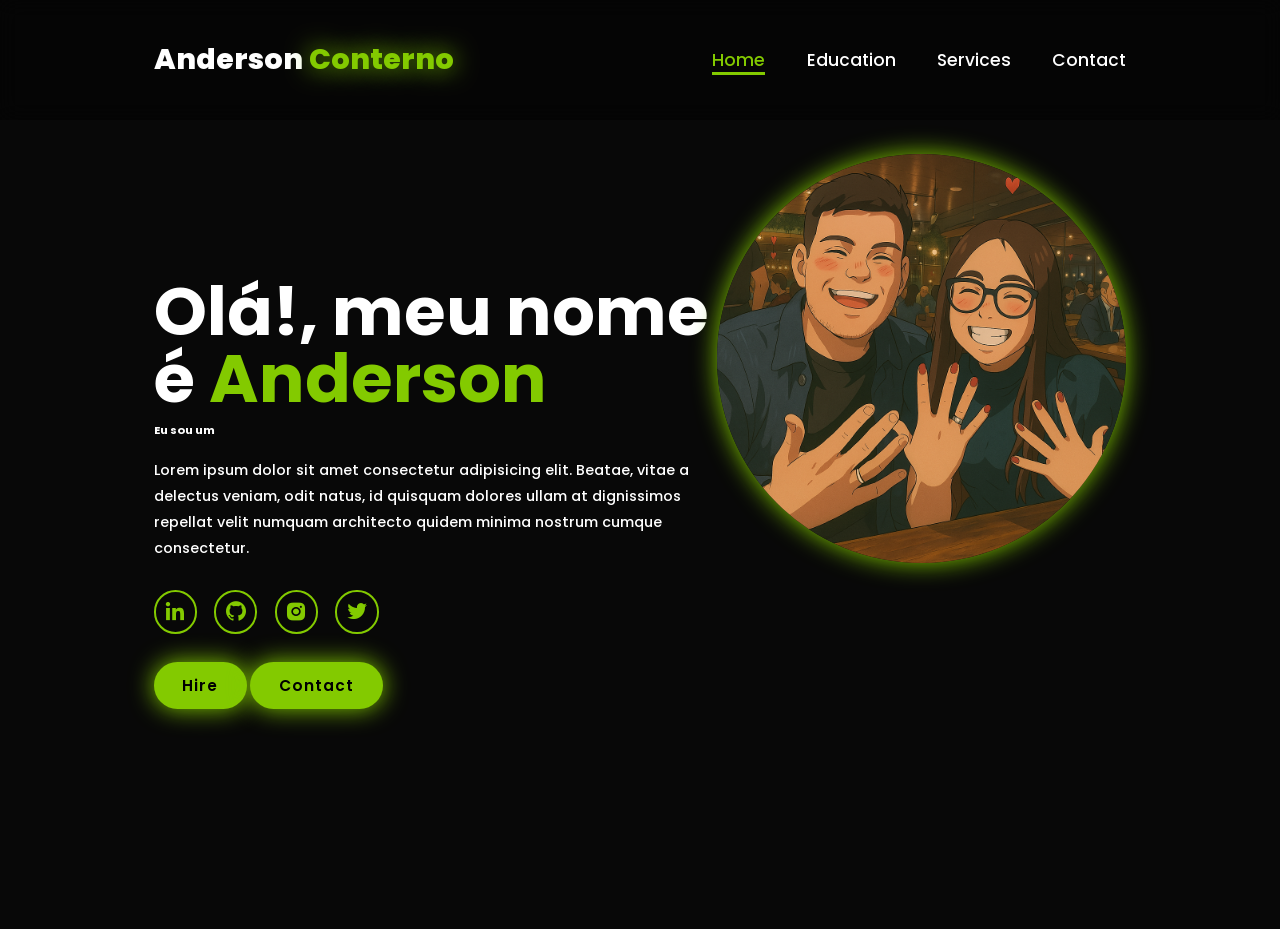
==== portifolio.html @ 0e9194cf "primeiro commit" ====
<!DOCTYPE html>
<html lang="en">
<head>
    <meta charset="UTF-8">
    <meta name="viewport" content="width=device-width, initial-scale=1.0">
    <link href='https://unpkg.com/boxicons@2.1.4/css/boxicons.min.css' rel='stylesheet'>
    <link rel="stylesheet" href="portifolio.css">
    <title>Portifólio</title>
</head>
<body>
    
    <header class="header">
        <a href="#home" class="logo">Anderson
        <span>Conterno</span></a>

    <nav class="navbar">
        <a href="#home" class="active">Home</a>
        <a href="#education">Education</a>
        <a href="#services">Services</a>
        <a href="#contact">Contact</a>

    </nav>
    </header>

    <section class="home" id="home">
        <div class="home-content">
            <h1>Olá!, meu nome é <span>Anderson</span></h1>
            <h3 class="text-animation">Eu sou um<span></span></h3>
            <p>Lorem ipsum dolor sit amet consectetur adipisicing elit. Beatae, vitae a delectus veniam, odit natus, id quisquam dolores ullam at dignissimos repellat velit numquam architecto quidem minima nostrum cumque consectetur.</p>
            
            <div class="social-icons">
                <a href="#"><i class='bx bxl-linkedin'></i></a>
                <a href="#"><i class='bx bxl-github' ></i></a>
                <a href="#"><i class='bx bxl-instagram-alt' ></i></a>
                <a href="#"><i class='bx bxl-twitter' ></i></a>
            </div>

            <div class="btn-group">
                <a href="#" class="btn">Hire</a>
                <a href="#contact" class="btn">Contact</a>
            </div>
        </div>
        <div class="home-img">
            <img src="/ChatGPT Image 30 de mar. de 2025, 22_29_49.png" alt="">
        </div>
    </section>

</body>
</html>
---- portifolio.css ----
@import url('https://fonts.googleapis.com/css2?family=Poppins:ital,wght@0,100;0,200;0,300;0,400;0,500;0,600;0,700;0,800;0,900;1,100;1,200;1,300;1,400;1,500;1,600;1,700;1,800;1,900&display=swap');

*{
    margin: 0;
    padding: 0;
    box-sizing: border-box;
    text-decoration: none;
    border: none;
    outline: none;
    scroll-behavior: smooth;
    font-family: "Poppins", sans-serif;
}

:root {
    --bg-color: #080808;
    --second-bg-color: #131313;
    --text-color: #fff;
    --main-color: #83ca00;
}

html{
    font-size: 60%;
    overflow-x: hidden;
}

body{
    background-color: var(--bg-color);
    color: var(--text-color);
}

header{
    position: fixed;
    top: 0;
    left: 0;
    width: 100%;
    padding: 4rem 12% 4rem;
    background-color: rgba(0, 0, 0, 0.3);
    backdrop-filter: blur(10px);
    display: flex;
    justify-content: space-between;
    align-items: center;
    z-index: 5;
}

.logo{
    font-size: 3rem;
    color: var(--text-color);
    font-weight: 800;
    cursor: pointer;
    transition: 0.3s;
}

.logo:hover{
    transform: scale(1.1);
}

.logo span{
    text-shadow: 0 0 25px var(--main-color);
}

.navbar a{
    font-size: 1.8rem;
    color: var(--text-color);
    margin-left: 4rem;
    font-weight: 500;
    transition: 0.3s;
    border-bottom: 3px solid transparent;
}

.navbar a:hover,
.navbar a.active{
    color: var(--main-color);
    border-bottom: var(--main-color) solid;
}

section{
    min-height: 100vh;
    padding: 10rem 12% 10rem;
    display: flex;
    margin-top: 3rem;

}

.home-content{
    display: flex;
    flex-direction: column;
    align-items: baseline;
    text-align: left;
    justify-content: center;
    margin-top: 3rem;
}

span{
    color: var(--main-color);
}

.logo span{
    color: var(--main-color)
}

.home-content h3{
    margin-bottom: 2rem;
    margin-top: 1rem;
    font-size: 3,5rem;
}

.home-content h1{
    font-size: 7rem;
    font-weight: 700;
    margin-top: 1,5rem;
    line-height: 1;
}

.home-img{
    border-radius: 50%;
}

.home-img img{
    position: relative;
    top: 3rem;
    width: 32vw;
    border-radius: 50%;
    box-shadow: 0 0 25px var(--main-color);
    cursor: pointer;
    transition: 0.4s ease-in-out;
}

.home-img img:hover{
    box-shadow: 0 0 25px var(--main-color),
                0 0 50px var(--main-color),
                0 0 100px var(--main-color);
}

.home-content p{
    font-size: 1.5rem;
    font-weight: 500;
    line-height: 1.8;
    max-width: 1000px;
}

.social-icons a{
    display: inline-flex;
    justify-content: center;
    align-items: center;
    width: 4.5rem;
    height: 4.5rem;
    background: transparent;
    border: 2px solid var(--main-color);
    font-size: 2.5rem;
    border-radius: 50%;
    color: var(--main-color);
    margin: 3rem 1.5rem 3rem 0;
    transition: 0.3s ease-in-out;
}

.social-icons a:hover{
    color: var(--text-color);
    transform: scale(1.3)translateY(-5px);
    box-shadow: 0 0 25px var(--main-color);
    background-color: var(--main-color);
}

.btn{
    display: inline-block;
    padding: 1rem 2.8rem;
    background: var(--main-color);
    box-shadow: 0 0 25px var(--main-color);
    border-radius: 4rem;
    font-size: 1.6rem;
    color: #000;
    border: 2px solid transparent;
    letter-spacing: 0.1rem;
    font-weight: 600;
    transition: 0.3s ease-in-out;
}
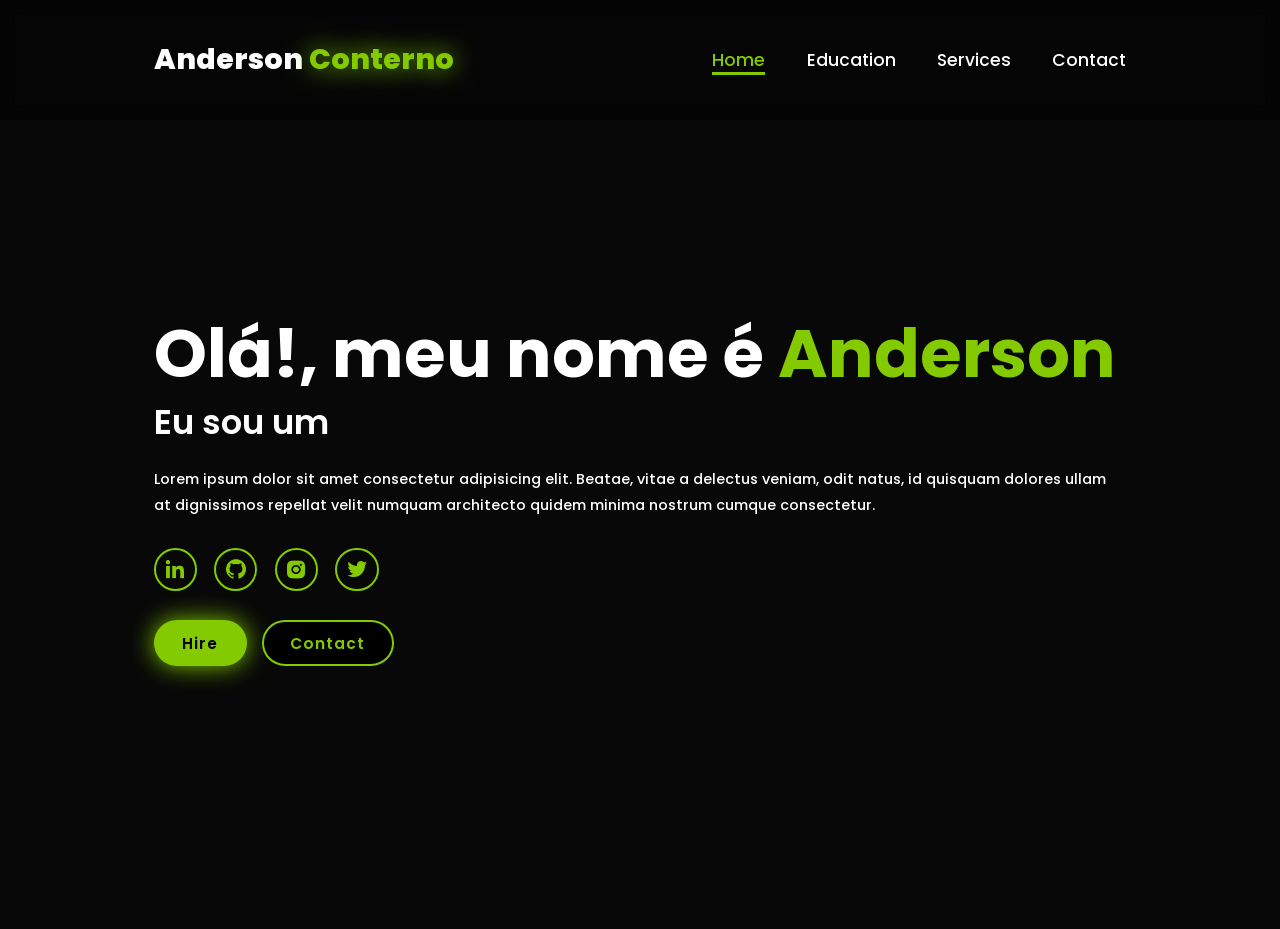
==== commit 807850e0: "att1" ====
--- a/portifolio.html
+++ b/portifolio.html
@@ -41,7 +41,7 @@
             </div>
         </div>
         <div class="home-img">
-            <img src="/ChatGPT Image 30 de mar. de 2025, 22_29_49.png" alt="">
+            <img src="" alt="">
         </div>
     </section>
 
--- a/portifolio.css
+++ b/portifolio.css
@@ -172,4 +172,103 @@
     letter-spacing: 0.1rem;
     font-weight: 600;
     transition: 0.3s ease-in-out;
+    cursor: pointer;
+}
+
+.btn:hover{
+    transform: scale(1.05);
+    box-shadow: 0 0 50px var(--main-color);
+}
+
+.btn-group{
+    display: flex;
+    align-items: center;
+    gap: 1.5rem;
+}
+
+.btn-group a:nth-of-type(2){
+    background-color: black;
+    color: var(--main-color);
+    border: 2px solid var(--main-color);
+    box-shadow: 0 0 25px transparent;
+}
+
+.text-animation{
+    font-size: 34px;
+    font-weight: 600;
+    min-width: 280px;
+}
+
+.text-animation span{
+    position: relative;
+}
+
+.text-animation sapn:before{
+    content: "Web Developer";
+    color: var(--main-color);
+    animation: words 20s infinite;
+}
+
+.text-animation span:after{
+    content: "";
+    background-color: var(--bg-color);
+    position: absolute;
+    width: calc(100% - 8px);
+    height: 100%;
+    border-left: 3px solid var(--bg-color);
+    right: -8px;
+    animation: cursor 0.6s infinite, typing 20s steps(14) infinite;
+}
+
+@keyframes cursor{
+    to{
+        border-left: 2px solid var(--main-color);
+    }
+}
+@keyframes words{
+    0%,
+    20%{
+        content: "Frontend Designer";
+    }
+    21%,
+    40%{
+        content: "Web Designer";
+    }
+    41%,
+    60%{
+        content: "UI / UX Designer";
+    }
+    61%,
+    80%{
+        content: "Web Developer";
+    }
+    81%,
+    100%{
+        content: "Software tester";
+    }
+}
+@keyframes typing{
+    10%,
+    15%,
+    30%,
+    35%,
+    50%,
+    55%,
+    70%,
+    75%,
+    90%,
+    95%{
+        width: 0;
+    }
+    0%,
+    20%,
+    25%,
+    40%,
+    45%,
+    60%,
+    65%,
+    80%,
+    85%{
+        width: calc(100% + 8px);
+    }
 }
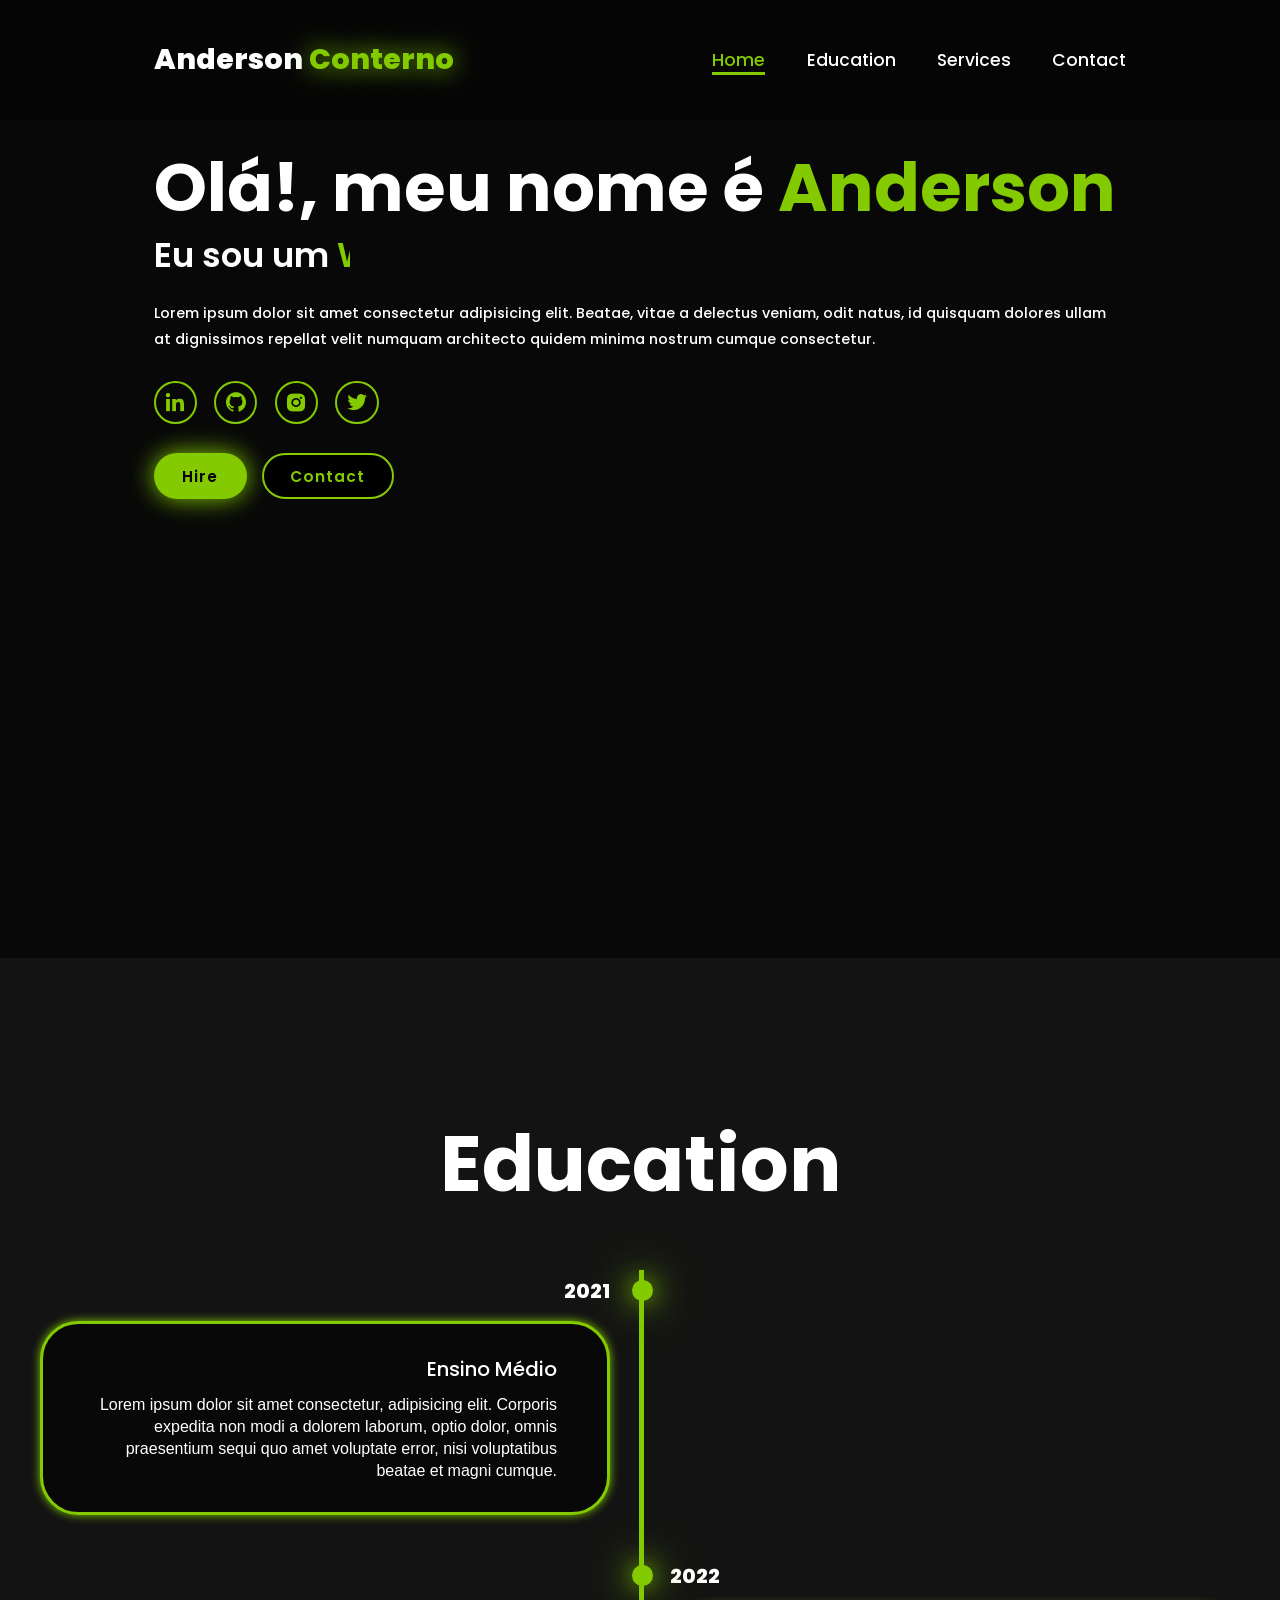
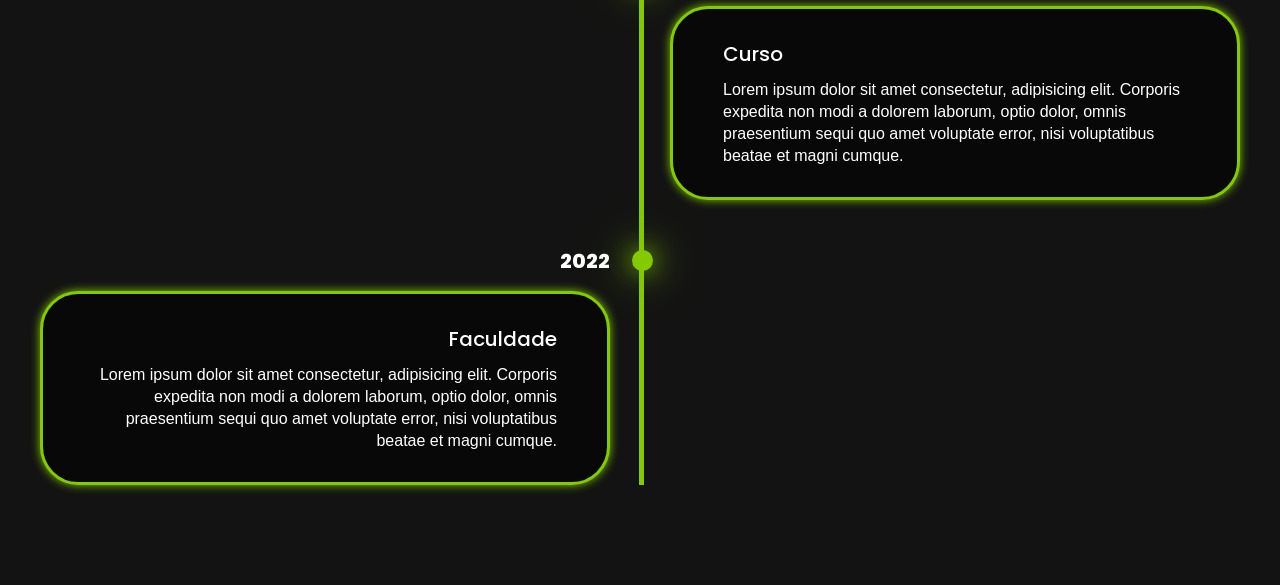
==== commit 393f5b90: "att2" ====
--- a/portifolio.html
+++ b/portifolio.html
@@ -25,7 +25,7 @@
     <section class="home" id="home">
         <div class="home-content">
             <h1>Olá!, meu nome é <span>Anderson</span></h1>
-            <h3 class="text-animation">Eu sou um<span></span></h3>
+            <h3 class="text-animation">Eu sou um <span></span></h3>
             <p>Lorem ipsum dolor sit amet consectetur adipisicing elit. Beatae, vitae a delectus veniam, odit natus, id quisquam dolores ullam at dignissimos repellat velit numquam architecto quidem minima nostrum cumque consectetur.</p>
             
             <div class="social-icons">
@@ -45,5 +45,49 @@
         </div>
     </section>
 
+    <section class="education" id="education">
+        <h2 class="heading">Education</h2>
+        <div class="timeline-items">
+        <div class="timeline-item">
+            <div class="timeline-dot"></div>
+                
+                <div class="timeline-date">2021</div>
+                
+                <div class="timeline-content">
+                    <h3>Ensino Médio</h3>
+                    <p>Lorem ipsum dolor sit amet consectetur, adipisicing elit. Corporis expedita non modi a dolorem laborum, optio dolor, omnis praesentium sequi quo amet voluptate error, nisi voluptatibus beatae et magni cumque.</p>
+                </div>
+
+            
+        </div>
+
+        <div class="timeline-item">
+            <div class="timeline-dot"></div>
+                
+                <div class="timeline-date">2022</div>
+                
+                <div class="timeline-content">
+                    <h3>Curso</h3>
+                    <p>Lorem ipsum dolor sit amet consectetur, adipisicing elit. Corporis expedita non modi a dolorem laborum, optio dolor, omnis praesentium sequi quo amet voluptate error, nisi voluptatibus beatae et magni cumque.</p>
+                </div>
+                
+            
+        </div>
+
+        <div class="timeline-item">
+            <div class="timeline-dot"></div>
+                
+                <div class="timeline-date">2022</div>
+                
+                <div class="timeline-content">
+                    <h3>Faculdade</h3>
+                    <p>Lorem ipsum dolor sit amet consectetur, adipisicing elit. Corporis expedita non modi a dolorem laborum, optio dolor, omnis praesentium sequi quo amet voluptate error, nisi voluptatibus beatae et magni cumque.</p>
+                </div>
+                
+            
+        </div>
+        </div>
+    </section>
+
 </body>
 </html>
--- a/portifolio.css
+++ b/portifolio.css
@@ -76,7 +76,7 @@
 section{
     min-height: 100vh;
     padding: 10rem 12% 10rem;
-    display: flex;
+
     margin-top: 3rem;
 
 }
@@ -203,7 +203,7 @@
     position: relative;
 }
 
-.text-animation sapn:before{
+.text-animation span:before{
     content: "Web Developer";
     color: var(--main-color);
     animation: words 20s infinite;
@@ -271,4 +271,110 @@
     85%{
         width: calc(100% + 8px);
     }
+}
+
+.heading{
+    font-size: 8rem;
+    text-align: center;
+    margin: 5rem 0;
+}
+
+.education{
+    padding: 100px 15px;
+    background: var(--second-bg-color)
+}
+
+.education h2{
+    margin-bottom: 5rem;
+}
+
+.timeline-items{
+    max-width: 1200px;
+    margin: auto;
+    display: flex;
+    flex-wrap: wrap;
+    position: relative;
+}
+
+.timeline-items::before{
+    content: "";
+    position: absolute;
+    width: 5px;
+    height: 100%;
+    background-color: var(--main-color);
+    left: calc(50% - 1px);
+}
+
+.timeline-item{
+    margin-bottom: 40px;
+    width: 100%;
+    position: relative;
+}
+
+.timeline-item:last-child{
+    margin-bottom: 0;
+}
+
+.timeline-item:nth-child(odd){
+    padding-right: calc(50% + 30px);
+    text-align: right;
+}
+
+.timeline-item:nth-child(even){
+    padding-left: calc(50% + 30px);
+}
+
+.timeline-dot{
+    height: 21px;
+    width: 21px;
+    background-color: var(--main-color);
+    box-shadow: 0 0 25px var(--main-color),
+                0 0 50px var(--main-color);
+    position: absolute;
+    left: calc(50% - 8px);
+    border-radius: 50%;
+    top: 10px;
+}
+
+.timeline-date{
+    font-size: 20px;
+    font-weight: 800;
+    color: #fff;
+    margin: 6px 0 15px;
+}
+
+.timeline-content{
+    background-color: var(--bg-color);
+    border: 3px solid var(--main-color);
+    padding: 30px 50px;
+    border-radius: 4rem;
+    box-shadow: 0 0 10px var(--main-color);
+    cursor: pointer;
+    transition: 0.3s ease-in-out;
+}
+
+.timeline-content h3{
+    font-size: 20px;
+    color: #fff;
+    margin: 0 0 10px;
+    font-weight: 500;
+}
+
+.timeline-content p{
+    color: #fff;
+    font-size: 16px;
+    font-weight: 300;
+    line-height: 22px;
+}
+
+::-webkit-scrollbar{
+    width: 15px;
+}
+
+::-webkit-scrollbar-thumb{
+    background-color: var(--main-color);
+}
+
+::-webkit-scrollbar-track{
+    background-color: var(--bg-color);
 }
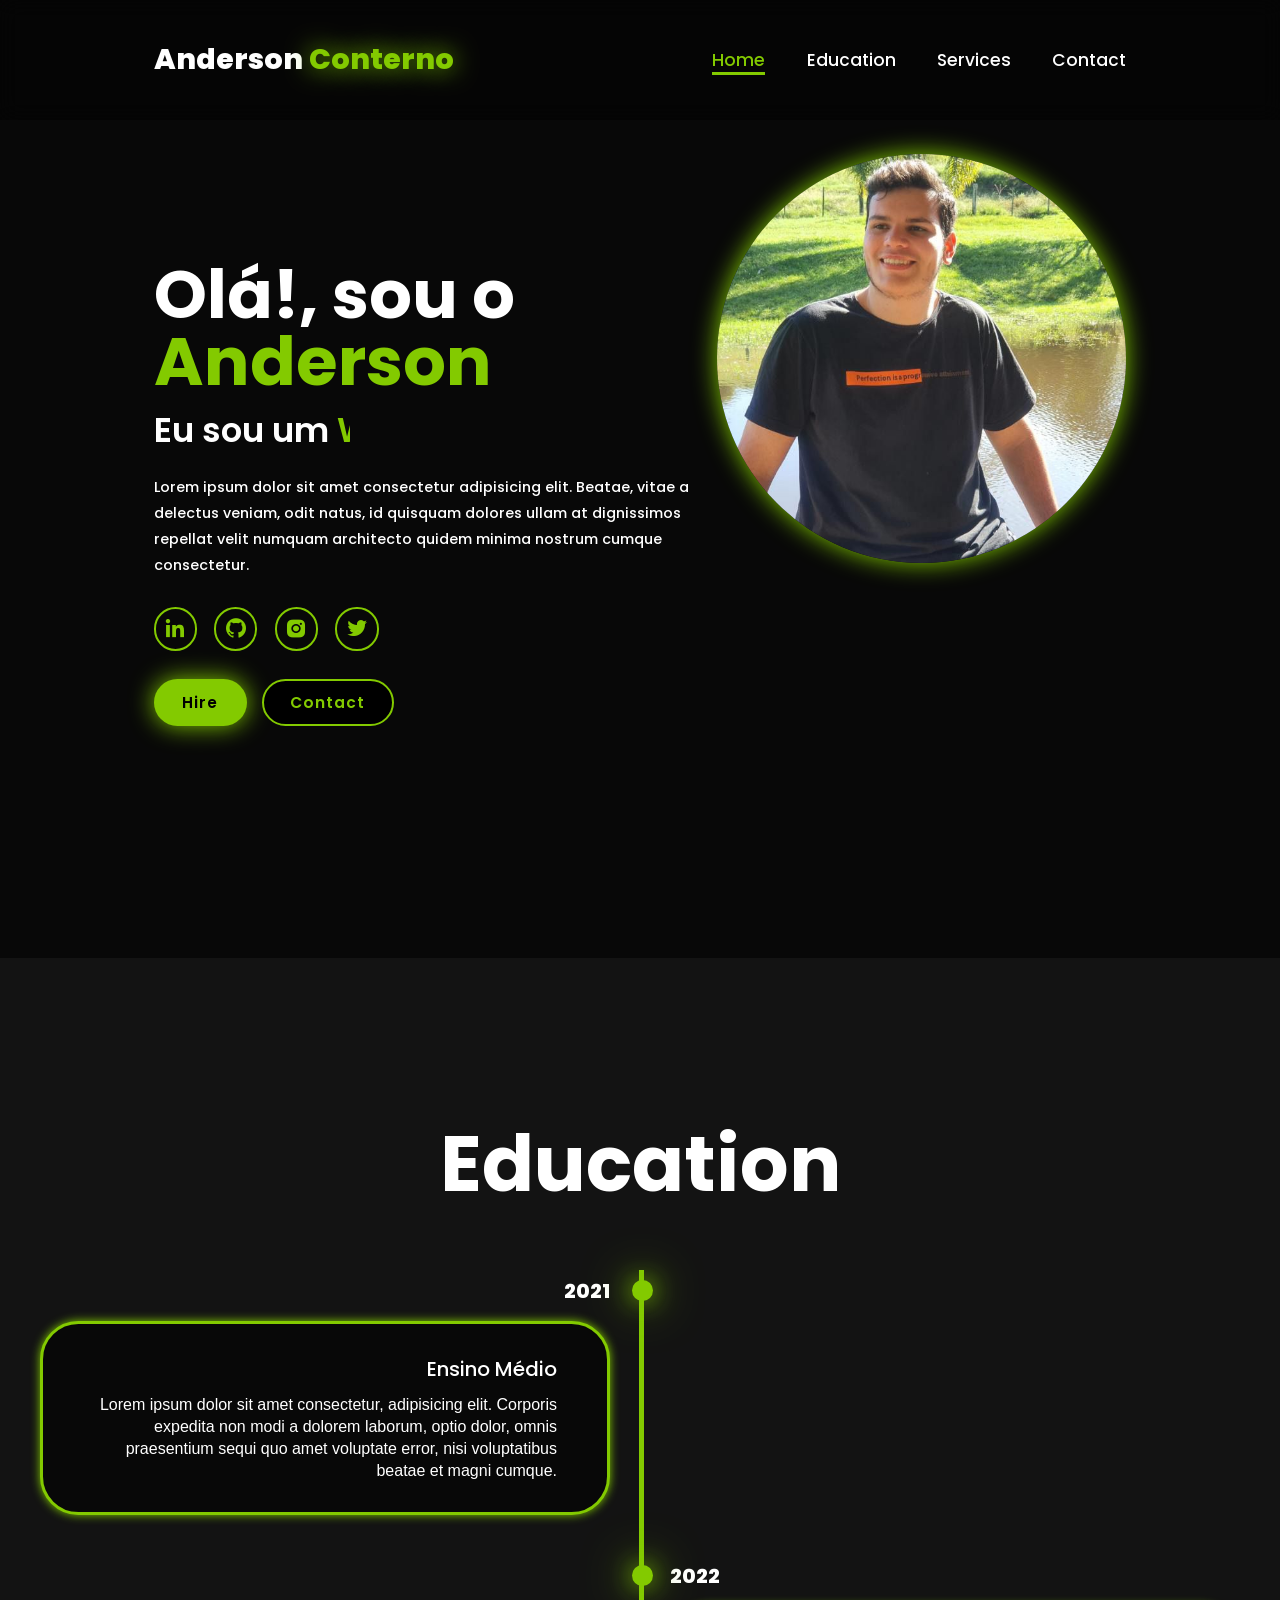
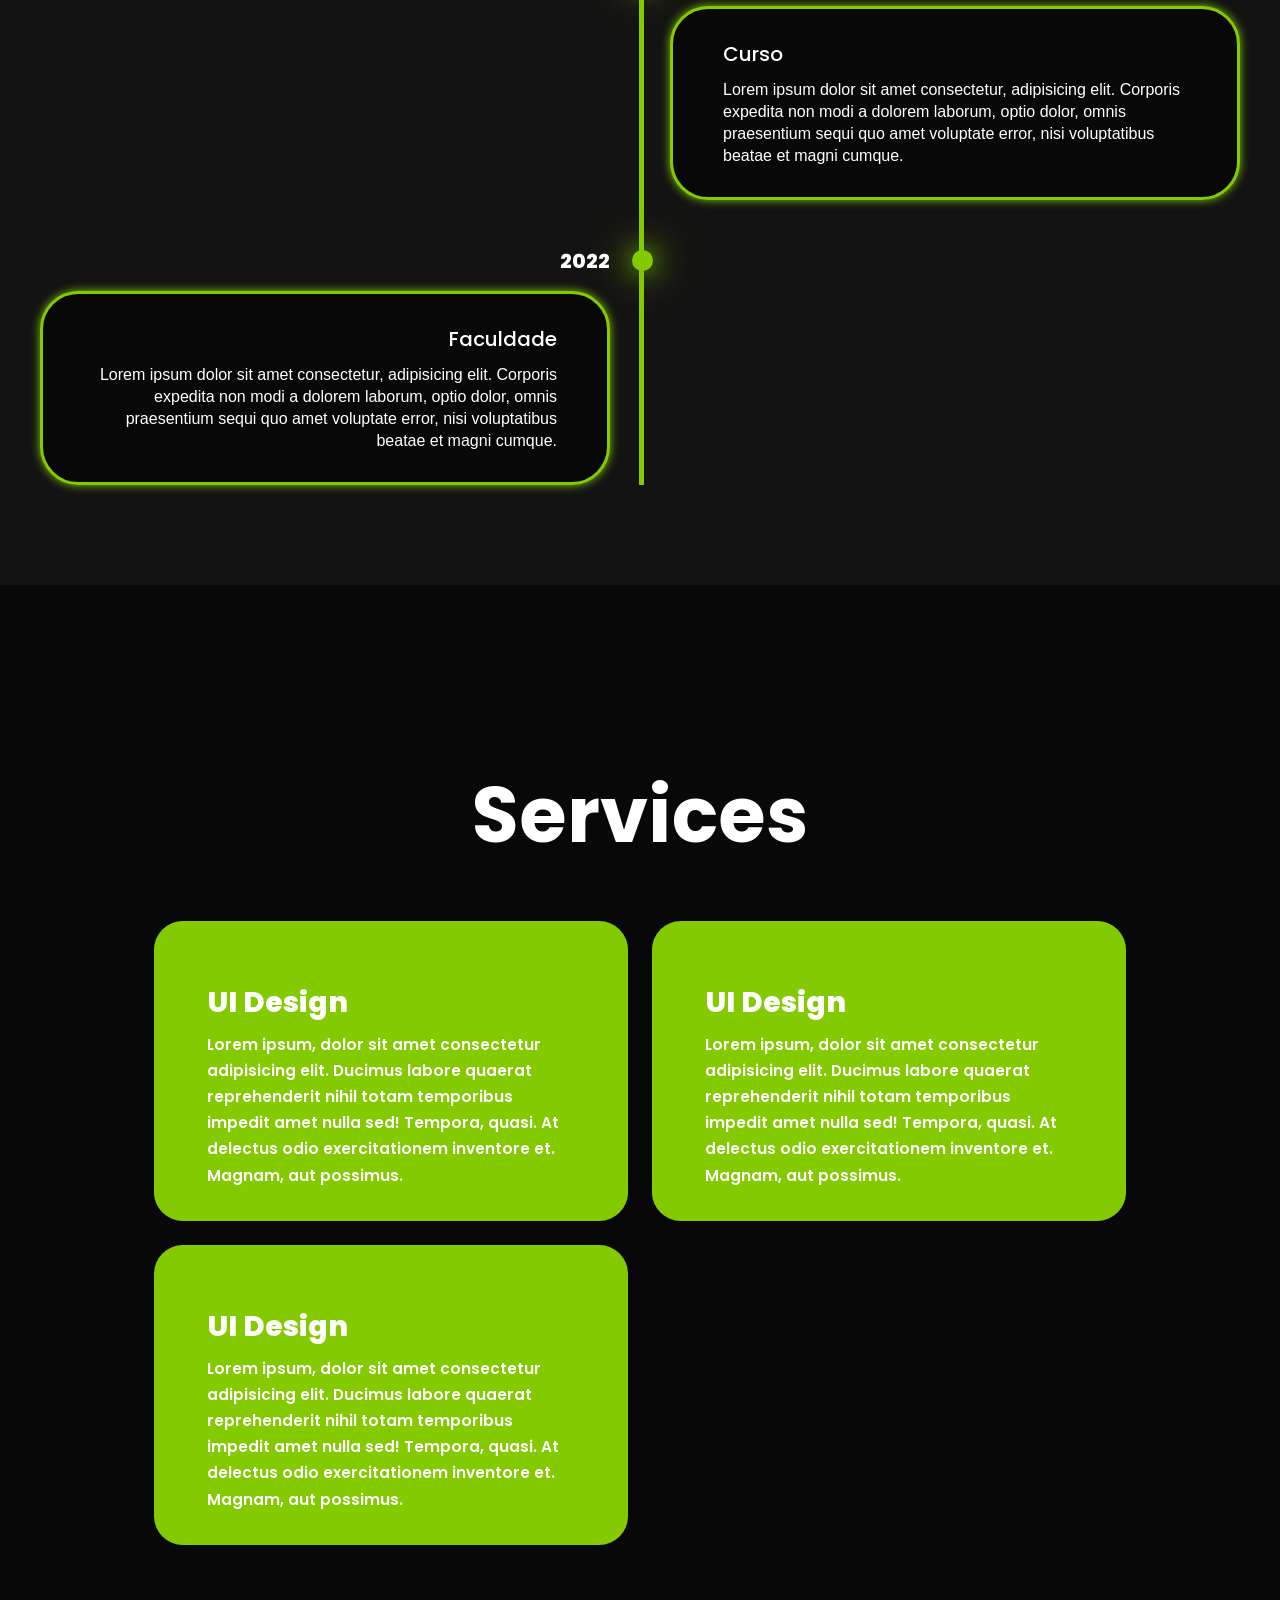
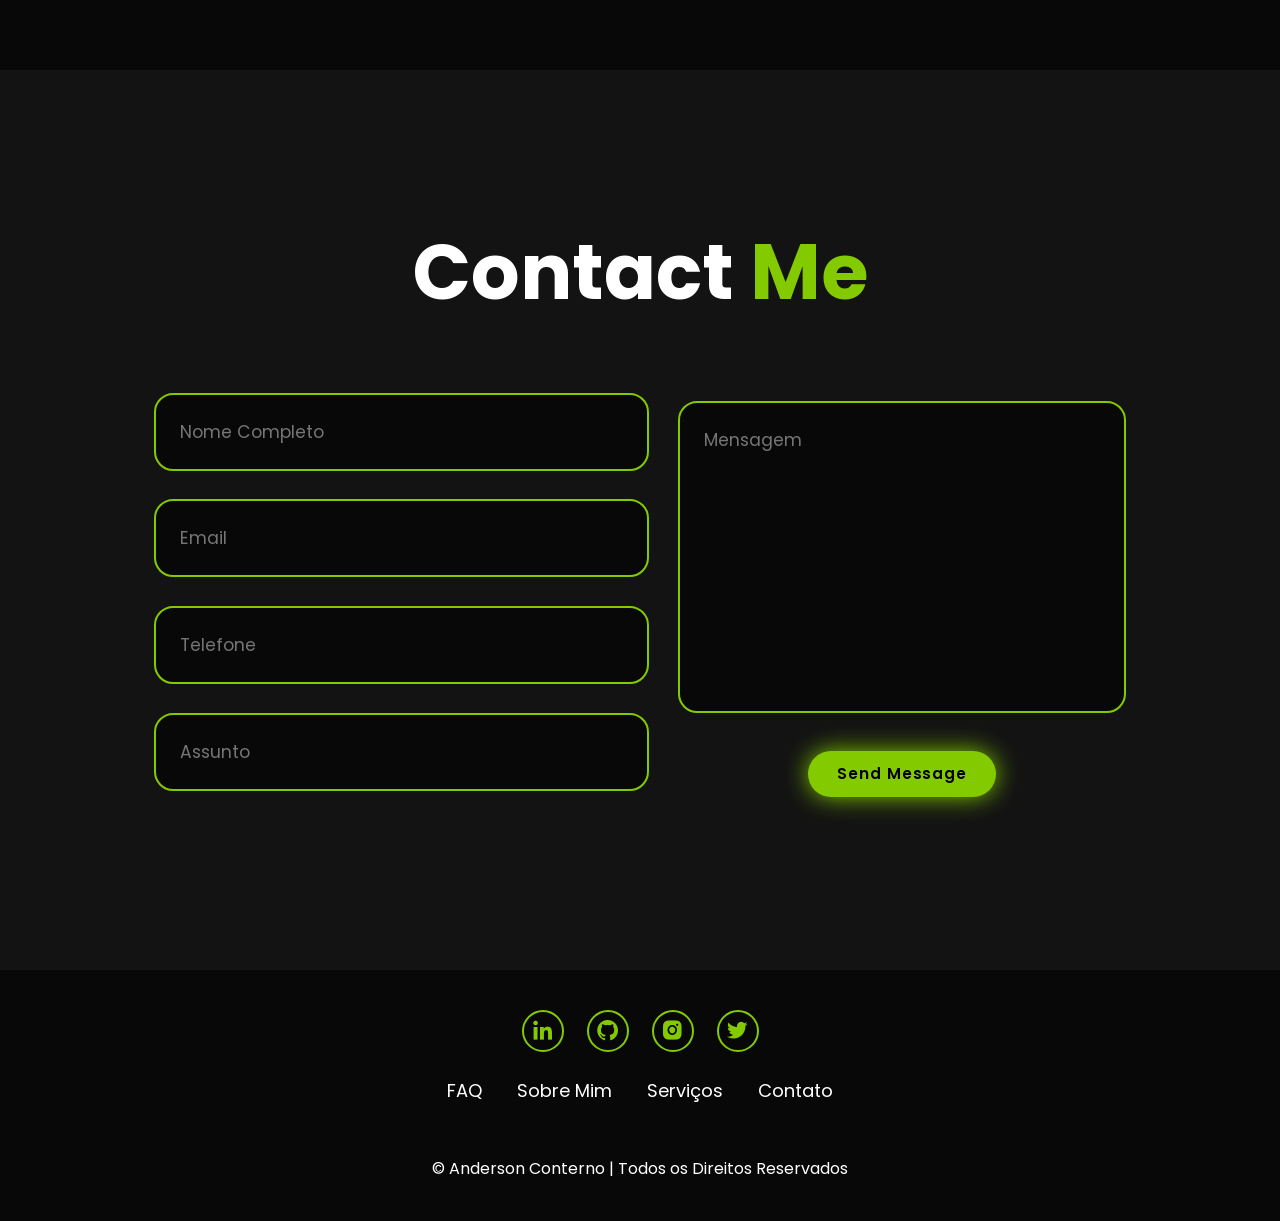
==== commit 638d98ca: "att3" ====
--- a/portifolio.html
+++ b/portifolio.html
@@ -24,7 +24,7 @@
 
     <section class="home" id="home">
         <div class="home-content">
-            <h1>Olá!, meu nome é <span>Anderson</span></h1>
+            <h1>Olá!, sou o <span>Anderson</span></h1>
             <h3 class="text-animation">Eu sou um <span></span></h3>
             <p>Lorem ipsum dolor sit amet consectetur adipisicing elit. Beatae, vitae a delectus veniam, odit natus, id quisquam dolores ullam at dignissimos repellat velit numquam architecto quidem minima nostrum cumque consectetur.</p>
             
@@ -41,7 +41,7 @@
             </div>
         </div>
         <div class="home-img">
-            <img src="" alt="">
+            <img src="/img/homeimg.jpeg" alt="">
         </div>
     </section>
 
@@ -89,5 +89,80 @@
         </div>
     </section>
 
+    <section class="service" id="services">
+        <h2 class="heading">Services</h2>
+
+        <div class="services-container">
+            <div class="service-box">
+                <div class="service-info">
+                    <h4>UI Design</h4>
+                    <p>Lorem ipsum, dolor sit amet consectetur adipisicing elit. Ducimus labore quaerat reprehenderit nihil totam temporibus impedit amet nulla sed! Tempora, quasi. At delectus odio exercitationem inventore et. Magnam, aut possimus.</p>
+                </div>
+            </div>
+            <div class="service-box">
+                <div class="service-info">
+                    <h4>UI Design</h4>
+                    <p>Lorem ipsum, dolor sit amet consectetur adipisicing elit. Ducimus labore quaerat reprehenderit nihil totam temporibus impedit amet nulla sed! Tempora, quasi. At delectus odio exercitationem inventore et. Magnam, aut possimus.</p>
+                </div>
+            </div>
+            <div class="service-box">
+                <div class="service-info">
+                    <h4>UI Design</h4>
+                    <p>Lorem ipsum, dolor sit amet consectetur adipisicing elit. Ducimus labore quaerat reprehenderit nihil totam temporibus impedit amet nulla sed! Tempora, quasi. At delectus odio exercitationem inventore et. Magnam, aut possimus.</p>
+                </div>
+            </div>
+        </div>
+    </section>
+
+    <section class="contact" id="contact">
+        <h2 class="heading">Contact <span>Me</span></h2>
+
+            <form action="">
+                <div class="input-group">
+                    <div class="input-box">
+                        <input type="text" placeholder="Nome Completo">
+                        <input type="email" placeholder="Email"> 
+                    </div>
+                    <div class="input-box">
+                        <input type="number" placeholder="Telefone">
+                        <input type="text" placeholder="Assunto">
+                    </div>
+                </div>
+
+                <div class="input-group-2">
+                    <textarea name="" id="" cols="30" rows="10" placeholder="Mensagem"></textarea>
+                    <input type="submit" value="Send Message" class="btn">
+                </div>
+            </form>
+    </section>
+
+    <footer class="footer">
+        <div class="social">
+            <a href="#"><i class='bx bxl-linkedin'></i></a>
+            <a href="#"><i class='bx bxl-github' ></i></a>
+            <a href="#"><i class='bx bxl-instagram-alt' ></i></a>
+            <a href="#"><i class='bx bxl-twitter' ></i></a>
+        </div>
+
+        <ul class="list">
+            <li>
+                <a href="#">FAQ</a>
+            </li>
+            <li>
+                <a href="#">Sobre Mim</a>
+            </li>
+            <li>
+                <a href="#">Serviços</a>
+            </li>
+            <li>
+                <a href="#">Contato</a>
+            </li>
+        </ul>
+
+        <p class="copyright">
+            &copy; Anderson Conterno | Todos os Direitos Reservados
+        </p>
+    </footer>
+
 </body>
 </html>
--- a/portifolio.css
+++ b/portifolio.css
@@ -79,6 +79,10 @@
 
     margin-top: 3rem;
 
+}
+
+.home{
+    display: flex;
 }
 
 .home-content{
@@ -367,14 +371,180 @@
     line-height: 22px;
 }
 
-::-webkit-scrollbar{
+::-webkit-scrollbar {
     width: 15px;
 }
 
-::-webkit-scrollbar-thumb{
+::-webkit-scrollbar-thumb {
     background-color: var(--main-color);
 }
 
-::-webkit-scrollbar-track{
+::-webkit-scrollbar-track {
     background-color: var(--bg-color);
+}
+
+.services{
+    background: var(--bg-color);
+    color: black;
+}
+
+.services h2{
+    margin-bottom: 5rem;
+    color: white;
+}
+
+.services-container{
+    display: grid;
+    grid-template-columns: repeat(2,1fr);
+    align-items: center;
+    gap: 2.5rem;
+}
+
+.service-box{
+    background-color: var(--main-color);
+    height: 300px;
+    border-radius: 3rem;
+    border: 5px solid transparent;
+    cursor: pointer;
+    transition: 0.4s ease-in-out;
+}
+
+.service-box:hover{
+    background: white;
+    color: black;
+    border: 5px solid var(--main-color);
+    transform: scale(1.03);
+}
+
+.service-box .service-info{
+    display: flex;
+    flex-direction: column;
+    text-align: left;
+    max-height: 200px;
+    justify-content: left;
+    align-items: baseline;
+    padding: 5rem 5rem;
+}
+
+.service-info h4{
+    font-size: 3rem;
+    font-weight: 800;
+    line-height: 2;
+}
+
+.service-info p{
+    font-size: 1.6rem;
+    font-weight: 600;
+    line-height: 1.7;
+    margin: auto;
+}
+
+.contact{
+    background-color: var(--second-bg-color)
+}
+
+.contact h2{
+    margin-bottom: 3rem;
+    color: white;
+}
+
+.contact form{
+    display: flex;
+    align-items: center;
+    justify-content: center;
+    gap: 3rem;
+    margin: 5rem auto;
+    text-align: center;
+}
+
+.contact form .input-box{
+    display: flex;
+    justify-content: center;
+    flex-wrap: wrap;
+}
+
+.contact form .input-box input,
+.contact form textarea{
+    width: 100%;
+    padding: 2.5rem;
+    font-size: 1.8rem;
+    color: var(--text-color);
+    background: var(--bg-color);
+    border-radius: 2rem;
+    border: 2px solid var(--main-color);
+    margin: 1.5rem 0;
+    resize: none;
+}
+
+input[type=number] {
+  -moz-appearance: textfield;
+}
+
+.contact form .btn{
+    margin-top: 2rem;
+}
+
+.footer{
+    position: relative;
+    bottom: 0;
+    width: 100%;
+    padding: 40px 0;
+    background-color: var(--bg-color);
+}
+
+.footer .social{
+    text-align: center;
+    padding-bottom: 25px;
+    color: var(--main-color);
+}
+
+.footer .social a{
+    font-size: 25px;
+    color: var(--main-color);
+    border: 2px solid var(--main-color);
+    width: 42px;
+    height: 42px;
+    line-height: 42px;
+    display: inline-block;
+    border-radius: 50%;
+    margin: 0 10px;
+    transition: 0.3s ease-in-out;
+}
+
+.footer .social a:hover{
+    transform: scale(1.2)translateY(-10px);
+    background-color: var(--main-color);
+    color: black;
+    box-shadow: 0 0 25px var(--main-color);
+}
+
+.footer ul{
+    margin-top: 0;
+    padding: 0;
+    font-size: 18px;
+    line-height: 1.6;
+    margin-bottom: 0;
+    text-align: center;
+}
+
+.footer ul li a{
+    color: white;
+    border-bottom: 3px solid transparent;
+    transition: 0.3s ease-in-out;
+}
+
+.footer ul li a:hover{
+    border-bottom: 3px solid var(--main-color);
+}
+
+.footer ul li{
+    display: inline-block;
+    padding: 0 15px;
+}
+
+.footer .copyright{
+    margin-top: 50px;
+    text-align: center;
+    font-size: 16px;
+    color: white;
 }
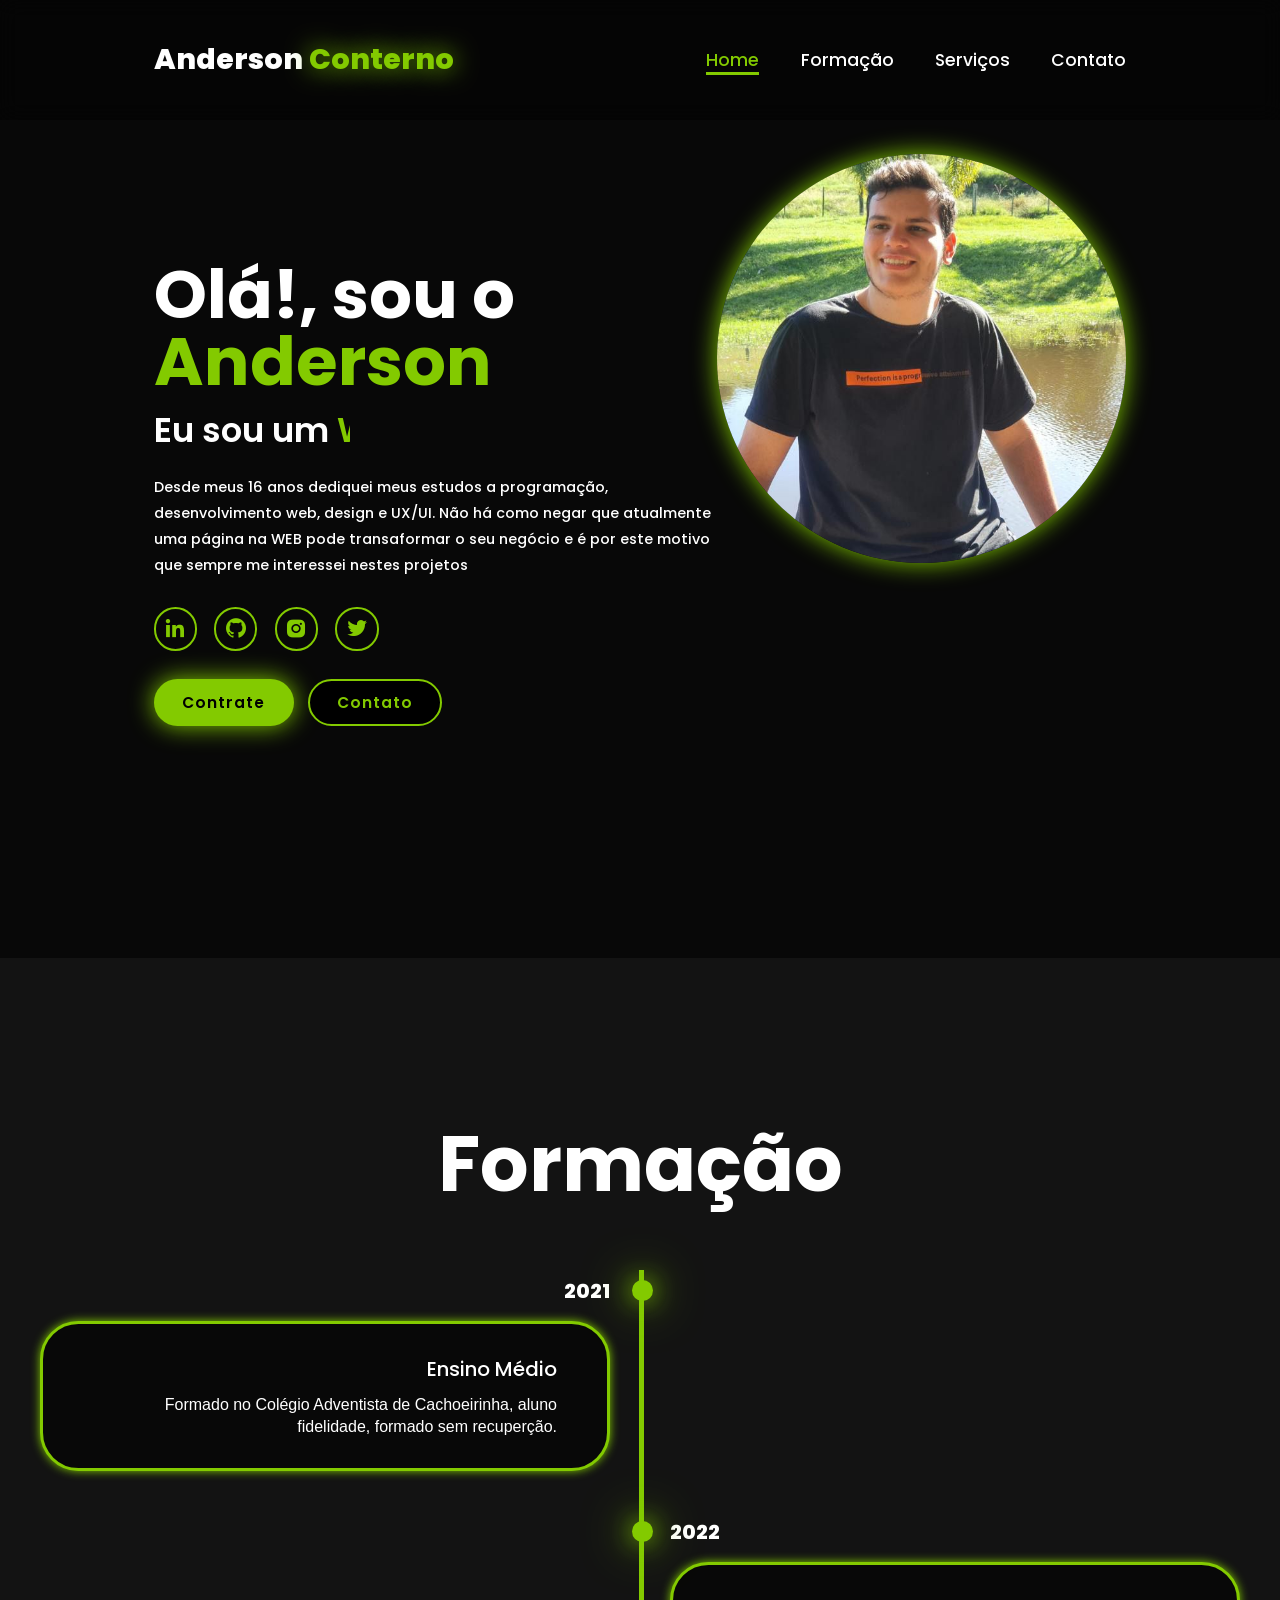
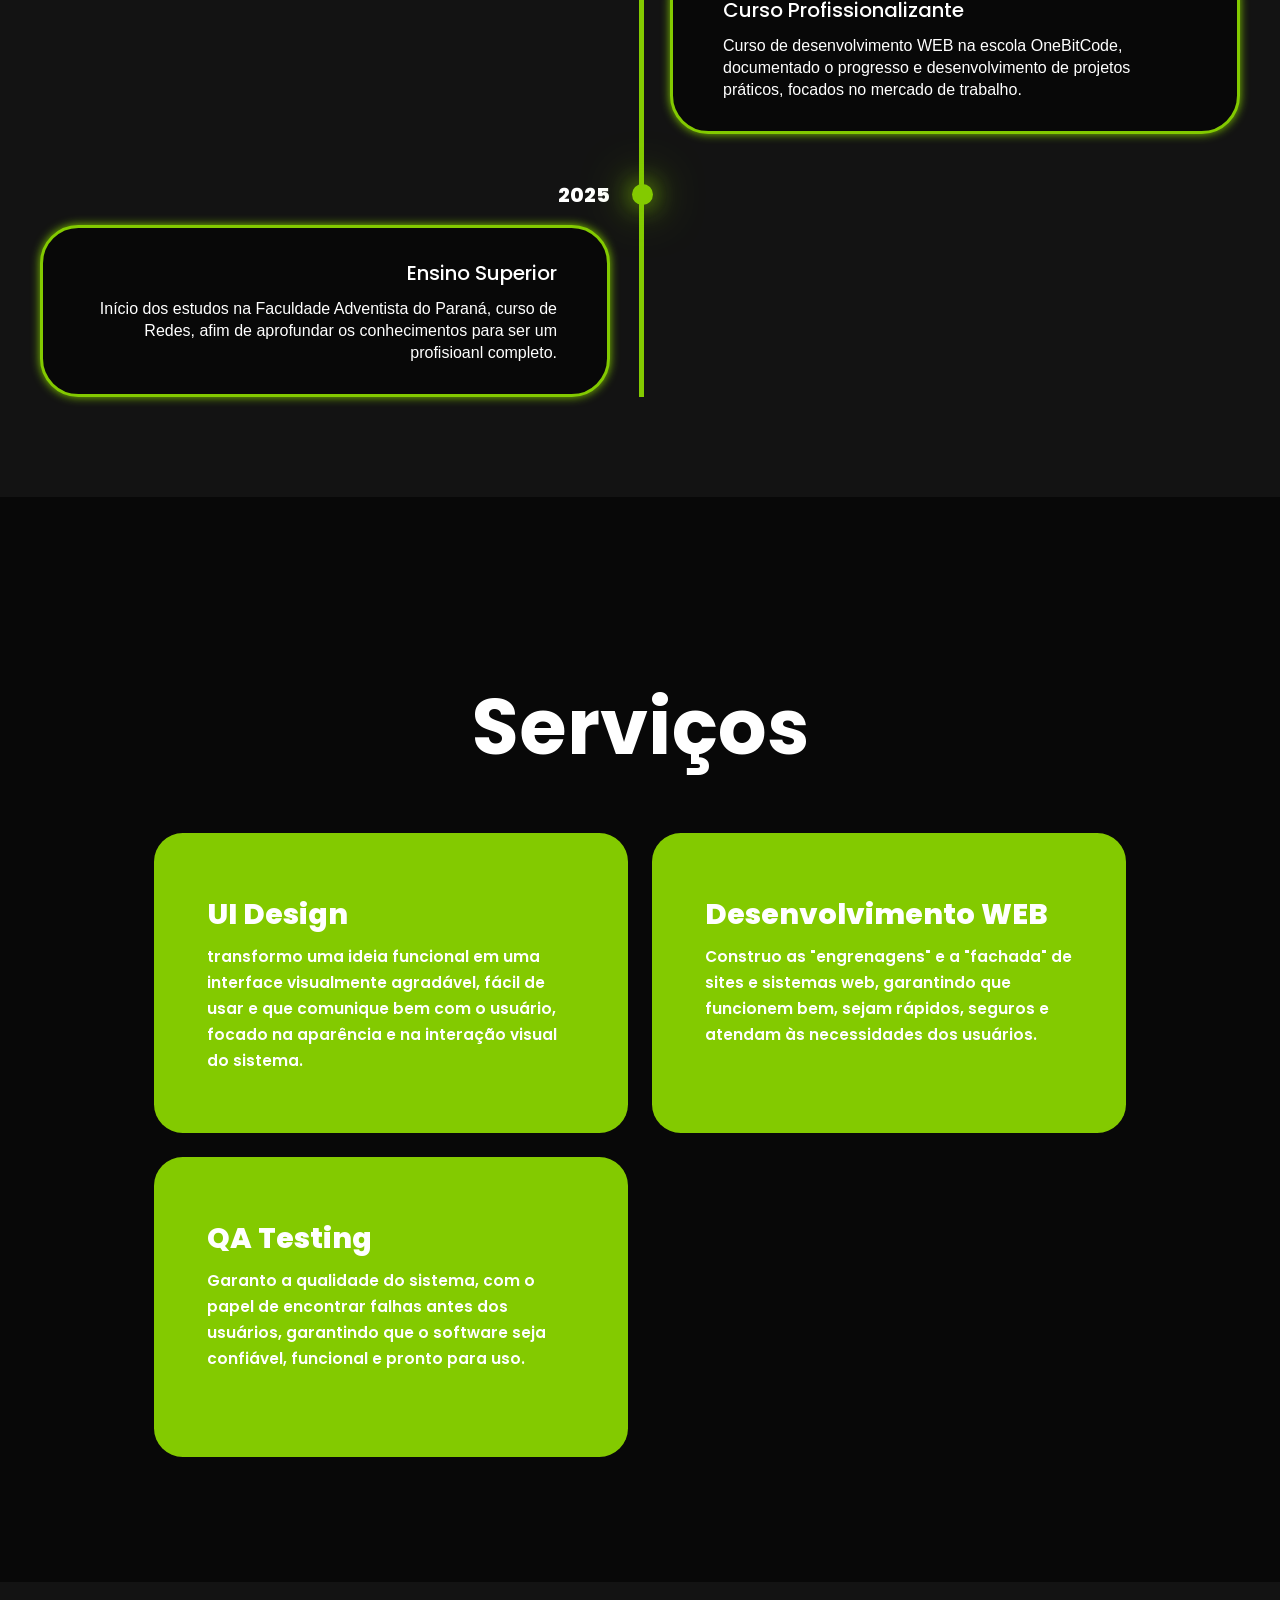
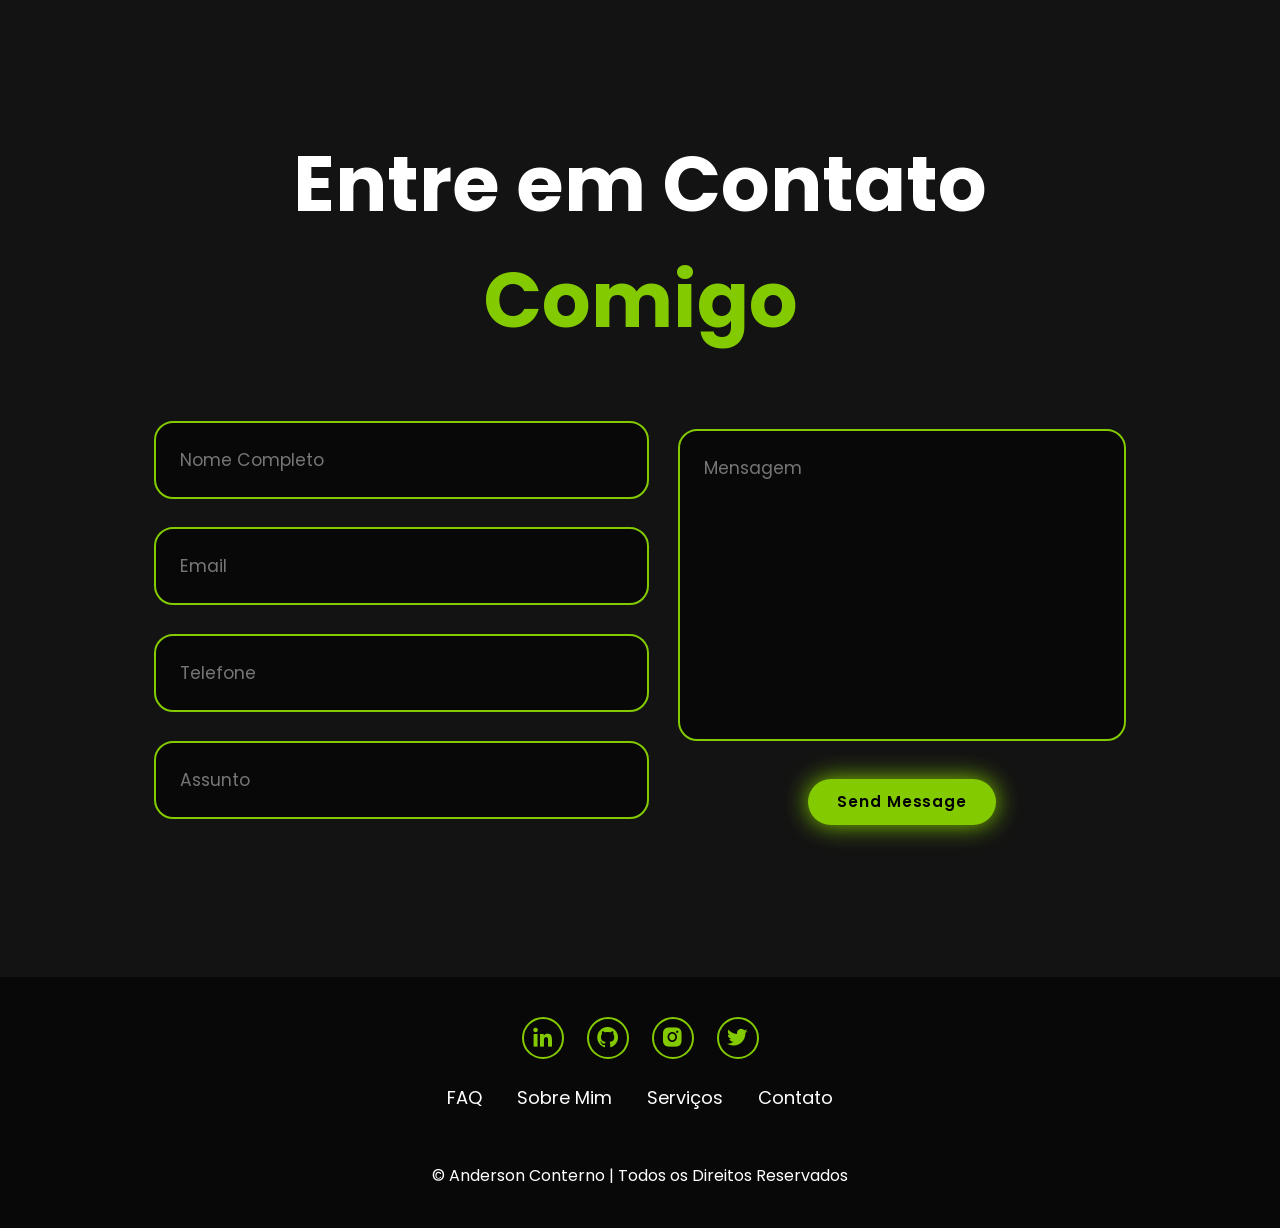
==== commit 530cadff: "final" ====
--- a/portifolio.html
+++ b/portifolio.html
@@ -15,9 +15,9 @@
 
     <nav class="navbar">
         <a href="#home" class="active">Home</a>
-        <a href="#education">Education</a>
-        <a href="#services">Services</a>
-        <a href="#contact">Contact</a>
+        <a href="#education">Formação</a>
+        <a href="#services">Serviços</a>
+        <a href="#contact">Contato</a>
 
     </nav>
     </header>
@@ -26,27 +26,27 @@
         <div class="home-content">
             <h1>Olá!, sou o <span>Anderson</span></h1>
             <h3 class="text-animation">Eu sou um <span></span></h3>
-            <p>Lorem ipsum dolor sit amet consectetur adipisicing elit. Beatae, vitae a delectus veniam, odit natus, id quisquam dolores ullam at dignissimos repellat velit numquam architecto quidem minima nostrum cumque consectetur.</p>
+            <p>Desde meus 16 anos dediquei meus estudos a programação, desenvolvimento web, design e UX/UI. Não há como negar que atualmente uma página na WEB pode transaformar o seu negócio e é por este motivo que sempre me interessei nestes projetos</p>
             
             <div class="social-icons">
-                <a href="#"><i class='bx bxl-linkedin'></i></a>
-                <a href="#"><i class='bx bxl-github' ></i></a>
-                <a href="#"><i class='bx bxl-instagram-alt' ></i></a>
-                <a href="#"><i class='bx bxl-twitter' ></i></a>
+                <a href="https://www.linkedin.com/in/anderson-conterno-890754269/"><i class='bx bxl-linkedin'></i></a>
+                <a href="https://github.com/andersonconterno-be"><i class='bx bxl-github' ></i></a>
+                <a href="https://www.instagram.com/beconterno/"><i class='bx bxl-instagram-alt' ></i></a>
+                <a href="https://x.com/"><i class='bx bxl-twitter' ></i></a>
             </div>
 
             <div class="btn-group">
-                <a href="#" class="btn">Hire</a>
-                <a href="#contact" class="btn">Contact</a>
+                <a href="#" class="btn">Contrate</a>
+                <a href="#contact" class="btn">Contato</a>
             </div>
         </div>
         <div class="home-img">
-            <img src="/img/homeimg.jpeg" alt="">
+            <img src="/img/homeimg.jpeg" alt="home-img">
         </div>
     </section>
 
     <section class="education" id="education">
-        <h2 class="heading">Education</h2>
+        <h2 class="heading">Formação</h2>
         <div class="timeline-items">
         <div class="timeline-item">
             <div class="timeline-dot"></div>
@@ -55,7 +55,7 @@
                 
                 <div class="timeline-content">
                     <h3>Ensino Médio</h3>
-                    <p>Lorem ipsum dolor sit amet consectetur, adipisicing elit. Corporis expedita non modi a dolorem laborum, optio dolor, omnis praesentium sequi quo amet voluptate error, nisi voluptatibus beatae et magni cumque.</p>
+                    <p>Formado no Colégio Adventista de Cachoeirinha, aluno fidelidade, formado sem recuperção.</p>
                 </div>
 
             
@@ -67,8 +67,8 @@
                 <div class="timeline-date">2022</div>
                 
                 <div class="timeline-content">
-                    <h3>Curso</h3>
-                    <p>Lorem ipsum dolor sit amet consectetur, adipisicing elit. Corporis expedita non modi a dolorem laborum, optio dolor, omnis praesentium sequi quo amet voluptate error, nisi voluptatibus beatae et magni cumque.</p>
+                    <h3>Curso Profissionalizante</h3>
+                    <p>Curso de desenvolvimento WEB na escola OneBitCode, documentado o progresso e desenvolvimento de projetos práticos, focados no mercado de trabalho.</p>
                 </div>
                 
             
@@ -77,11 +77,11 @@
         <div class="timeline-item">
             <div class="timeline-dot"></div>
                 
-                <div class="timeline-date">2022</div>
+                <div class="timeline-date">2025</div>
                 
                 <div class="timeline-content">
-                    <h3>Faculdade</h3>
-                    <p>Lorem ipsum dolor sit amet consectetur, adipisicing elit. Corporis expedita non modi a dolorem laborum, optio dolor, omnis praesentium sequi quo amet voluptate error, nisi voluptatibus beatae et magni cumque.</p>
+                    <h3>Ensino Superior</h3>
+                    <p>Início dos estudos na Faculdade Adventista do Paraná, curso de Redes, afim de aprofundar os conhecimentos para ser um profisioanl completo.</p>
                 </div>
                 
             
@@ -90,32 +90,32 @@
     </section>
 
     <section class="service" id="services">
-        <h2 class="heading">Services</h2>
+        <h2 class="heading">Serviços</h2>
 
         <div class="services-container">
             <div class="service-box">
                 <div class="service-info">
                     <h4>UI Design</h4>
-                    <p>Lorem ipsum, dolor sit amet consectetur adipisicing elit. Ducimus labore quaerat reprehenderit nihil totam temporibus impedit amet nulla sed! Tempora, quasi. At delectus odio exercitationem inventore et. Magnam, aut possimus.</p>
+                    <p>transformo uma ideia funcional em uma interface visualmente agradável, fácil de usar e que comunique bem com o usuário, focado na aparência e na interação visual do sistema.</p>
                 </div>
             </div>
             <div class="service-box">
                 <div class="service-info">
-                    <h4>UI Design</h4>
-                    <p>Lorem ipsum, dolor sit amet consectetur adipisicing elit. Ducimus labore quaerat reprehenderit nihil totam temporibus impedit amet nulla sed! Tempora, quasi. At delectus odio exercitationem inventore et. Magnam, aut possimus.</p>
+                    <h4>Desenvolvimento WEB</h4>
+                    <p>Construo as "engrenagens" e a "fachada" de sites e sistemas web, garantindo que funcionem bem, sejam rápidos, seguros e atendam às necessidades dos usuários.</p>
                 </div>
             </div>
             <div class="service-box">
                 <div class="service-info">
-                    <h4>UI Design</h4>
-                    <p>Lorem ipsum, dolor sit amet consectetur adipisicing elit. Ducimus labore quaerat reprehenderit nihil totam temporibus impedit amet nulla sed! Tempora, quasi. At delectus odio exercitationem inventore et. Magnam, aut possimus.</p>
+                    <h4>QA Testing</h4>
+                    <p>Garanto a qualidade do sistema, com o papel de encontrar falhas antes dos usuários, garantindo que o software seja confiável, funcional e pronto para uso.</p>
                 </div>
             </div>
         </div>
     </section>
 
     <section class="contact" id="contact">
-        <h2 class="heading">Contact <span>Me</span></h2>
+        <h2 class="heading">Entre em Contato <span>Comigo</span></h2>
 
             <form action="">
                 <div class="input-group">
@@ -138,10 +138,10 @@
 
     <footer class="footer">
         <div class="social">
-            <a href="#"><i class='bx bxl-linkedin'></i></a>
-            <a href="#"><i class='bx bxl-github' ></i></a>
-            <a href="#"><i class='bx bxl-instagram-alt' ></i></a>
-            <a href="#"><i class='bx bxl-twitter' ></i></a>
+            <a href="https://www.linkedin.com/in/anderson-conterno-890754269/"><i class='bx bxl-linkedin'></i></a>
+            <a href="https://github.com/andersonconterno-be"><i class='bx bxl-github' ></i></a>
+            <a href="https://www.instagram.com/beconterno/"><i class='bx bxl-instagram-alt' ></i></a>
+            <a href="https://x.com/"><i class='bx bxl-twitter' ></i></a>
         </div>
 
         <ul class="list">
--- a/portifolio.css
+++ b/portifolio.css
@@ -371,15 +371,15 @@
     line-height: 22px;
 }
 
-::-webkit-scrollbar {
+::-webkit-scrollbar{
     width: 15px;
 }
 
-::-webkit-scrollbar-thumb {
+::-webkit-scrollbar-thumb{
     background-color: var(--main-color);
 }
 
-::-webkit-scrollbar-track {
+::-webkit-scrollbar-track{
     background-color: var(--bg-color);
 }
 
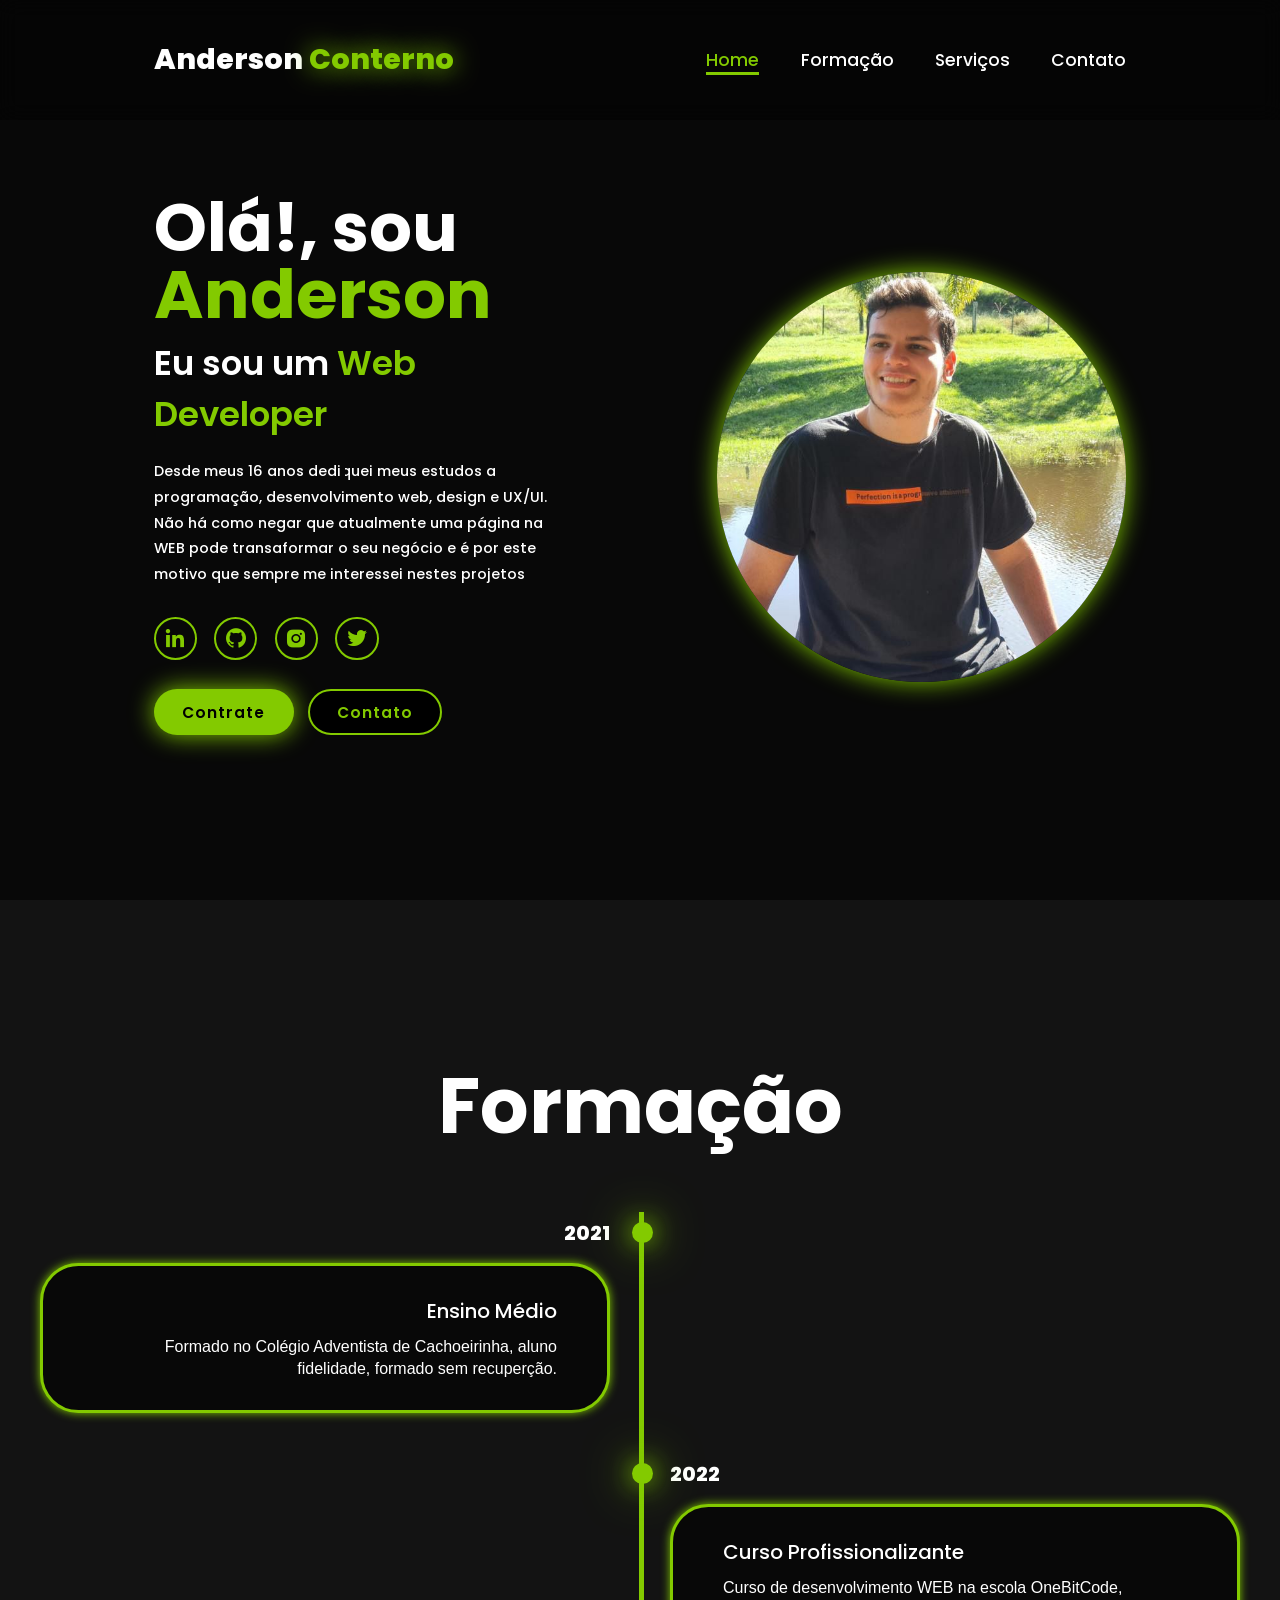
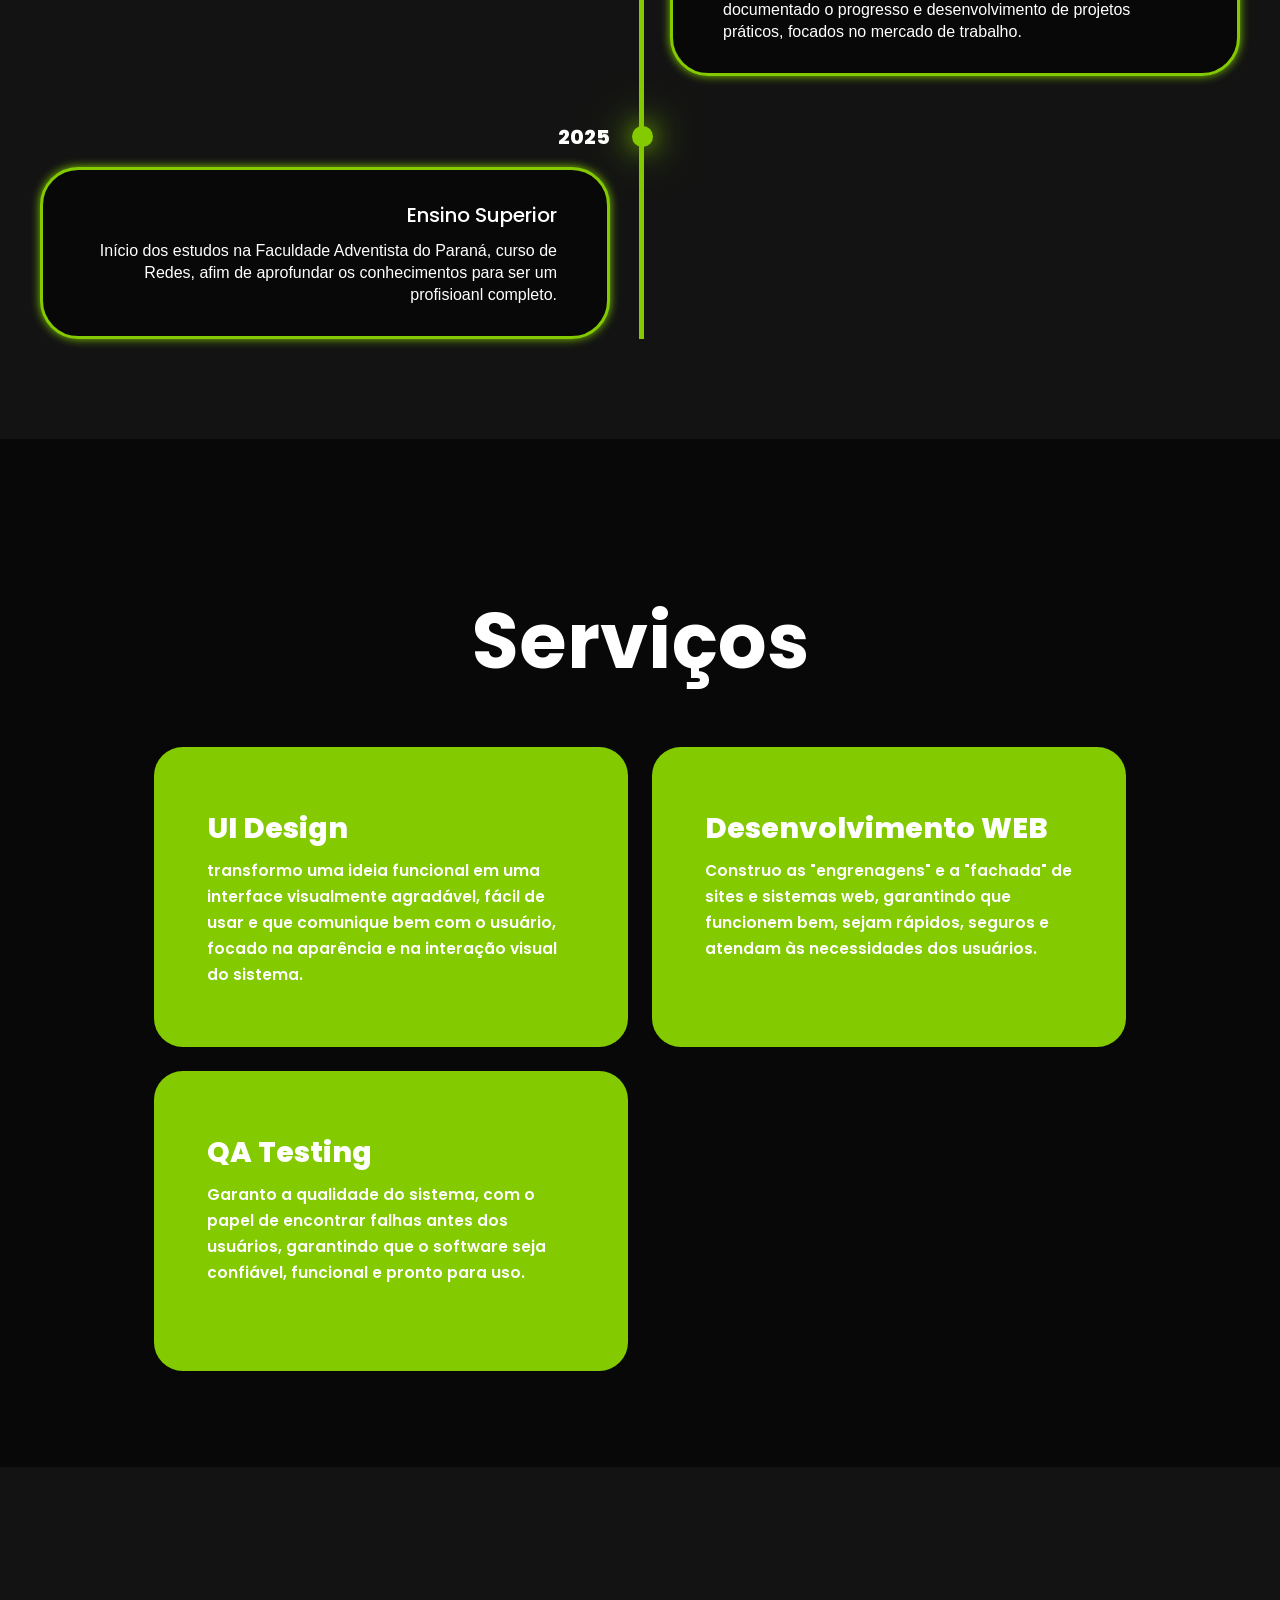
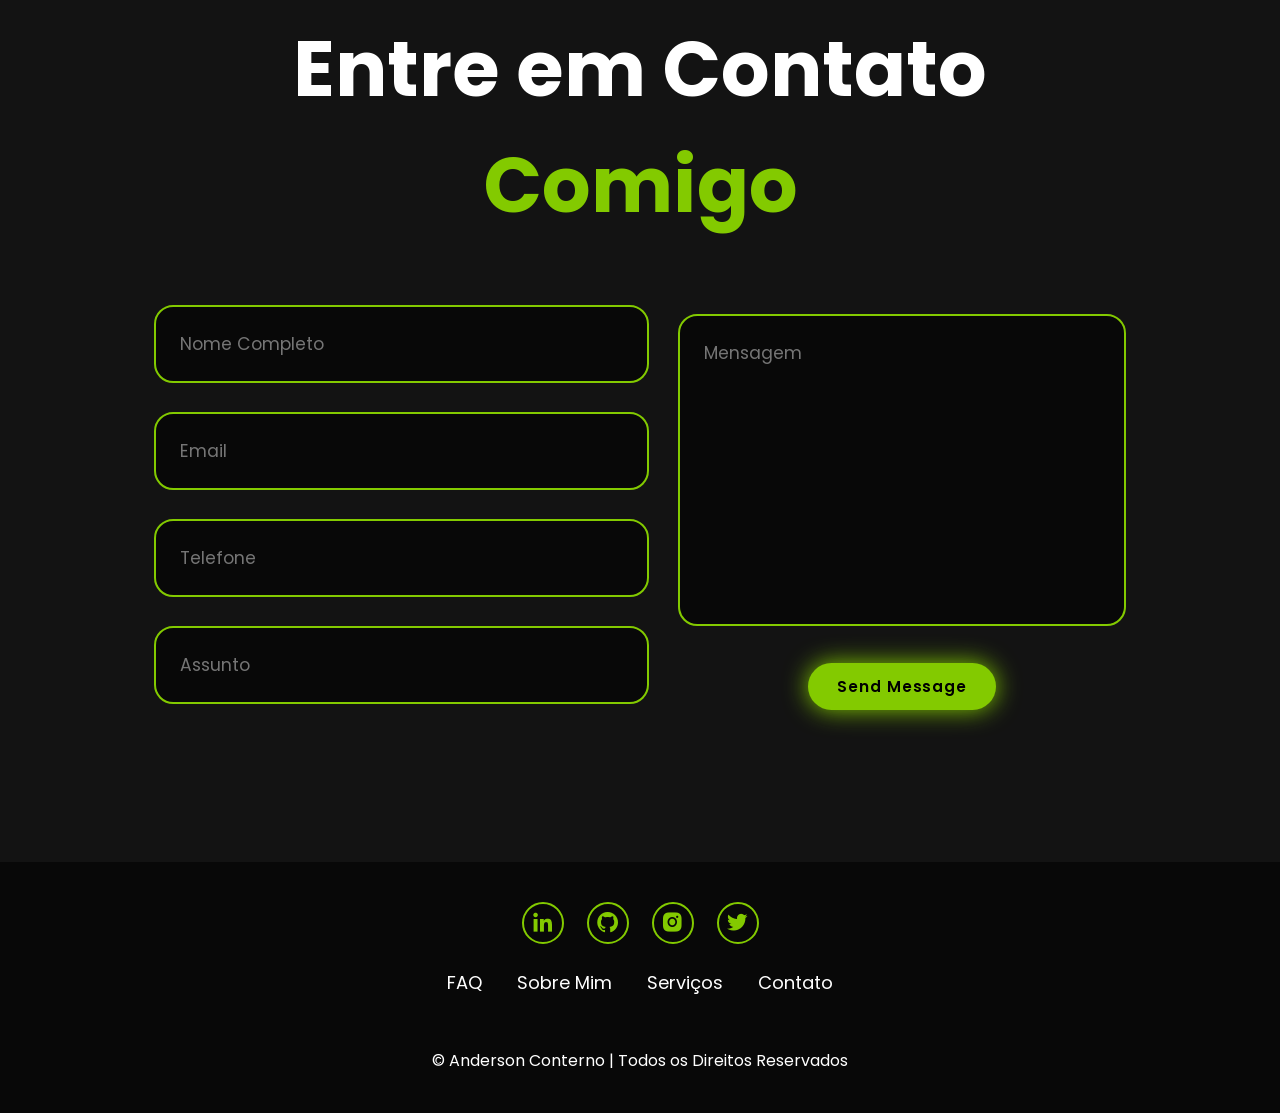
==== commit cc607290: "att4" ====
--- a/portifolio.html
+++ b/portifolio.html
@@ -12,6 +12,8 @@
     <header class="header">
         <a href="#home" class="logo">Anderson
         <span>Conterno</span></a>
+        
+        <i class="bx bx-menu" id="menu-icon"></i>
 
     <nav class="navbar">
         <a href="#home" class="active">Home</a>
@@ -24,7 +26,7 @@
 
     <section class="home" id="home">
         <div class="home-content">
-            <h1>Olá!, sou o <span>Anderson</span></h1>
+            <h1>Olá!, sou <span>Anderson</span></h1>
             <h3 class="text-animation">Eu sou um <span></span></h3>
             <p>Desde meus 16 anos dediquei meus estudos a programação, desenvolvimento web, design e UX/UI. Não há como negar que atualmente uma página na WEB pode transaformar o seu negócio e é por este motivo que sempre me interessei nestes projetos</p>
             
@@ -163,6 +165,8 @@
             &copy; Anderson Conterno | Todos os Direitos Reservados
         </p>
     </footer>
+    
+    <script src="/script.js"></script>
 
 </body>
 </html>
--- a/portifolio.css
+++ b/portifolio.css
@@ -73,16 +73,22 @@
     border-bottom: var(--main-color) solid;
 }
 
+#menu-icon{
+    font-size: 3.6rem;
+    color: var(--main-color);
+    display: none;
+}
+
 section{
     min-height: 100vh;
     padding: 10rem 12% 10rem;
-
-    margin-top: 3rem;
-
 }
 
 .home{
     display: flex;
+    align-items: center;
+    justify-content: center;
+    gap: 15rem;
 }
 
 .home-content{
@@ -476,10 +482,6 @@
     resize: none;
 }
 
-input[type=number] {
-  -moz-appearance: textfield;
-}
-
 .contact form .btn{
     margin-top: 2rem;
 }
@@ -547,4 +549,99 @@
     text-align: center;
     font-size: 16px;
     color: white;
+}
+
+@media(max-width:1258px){
+    html{
+        font-size: 55%;
+    }
+    .services-container{
+        padding-bottom: 7rem;
+        grid-template-columns: repeat(2,1fr);
+        margin: 0 5rem;
+    }
+}
+
+@media(max-width:991px){
+    header{
+        padding: 2rem 3%;
+    }
+    section{
+        padding: 10rem 3% 2rem;
+    }
+    .timeline-items::before{
+        left: 7px;
+    }
+    .timeline-item:nth-child(odd){
+        padding-right: 0;
+        text-align: left;
+    }
+    .timeline-item:nth-child(odd),
+    .timeline-item:nth-child(even){
+        padding-left: 37px;
+    }
+    .timeline-dot{
+        left: 0;
+    }
+    .services{
+        padding-bottom: 7rem;
+    }
+    .contact form{
+        flex-direction: column;
+    }
+    .footer{
+        padding: 2rem 3%;
+    }
+}
+
+@media(max-width:895px){
+    #menu-icon{
+        display: block;
+    }
+    .navbar{
+        position: absolute;
+        top: 100%;
+        right: 0;
+        width: 50%;
+        padding: 1rem 3%;
+        background: rgba(0, 0, 0, 0.8);
+        backdrop-filter: blur(20px);
+        border-bottom-left-radius: 2rem;
+        border-left: var(--main-color);
+        border-bottom: var(--main-color);
+        display: none;
+    }
+    .navbar.active{
+        display: block;
+    }
+    .navbar a{
+        display: block;
+        font-size: 2rem;
+        margin: 3rem 0;
+        color: white;
+    }
+    .home{
+        flex-direction: column-reverse;
+        margin: 5rem 4rem;
+    }
+    .home-content h3{
+        font-size: 2.6rem;
+    }
+    .home-content h1{
+        font-size: 8rem;
+        margin: 3rem;
+    }
+    .home-content p{
+        max-width: 600px;
+        margin: 0 auto;
+    }
+    .home-img{
+        width: 56vw;
+    }
+    .services h2{
+        margin-bottom: 3rem;
+    }
+    .services-container{
+        grid-template-columns: repeat(1,1fr);
+    }
 }
